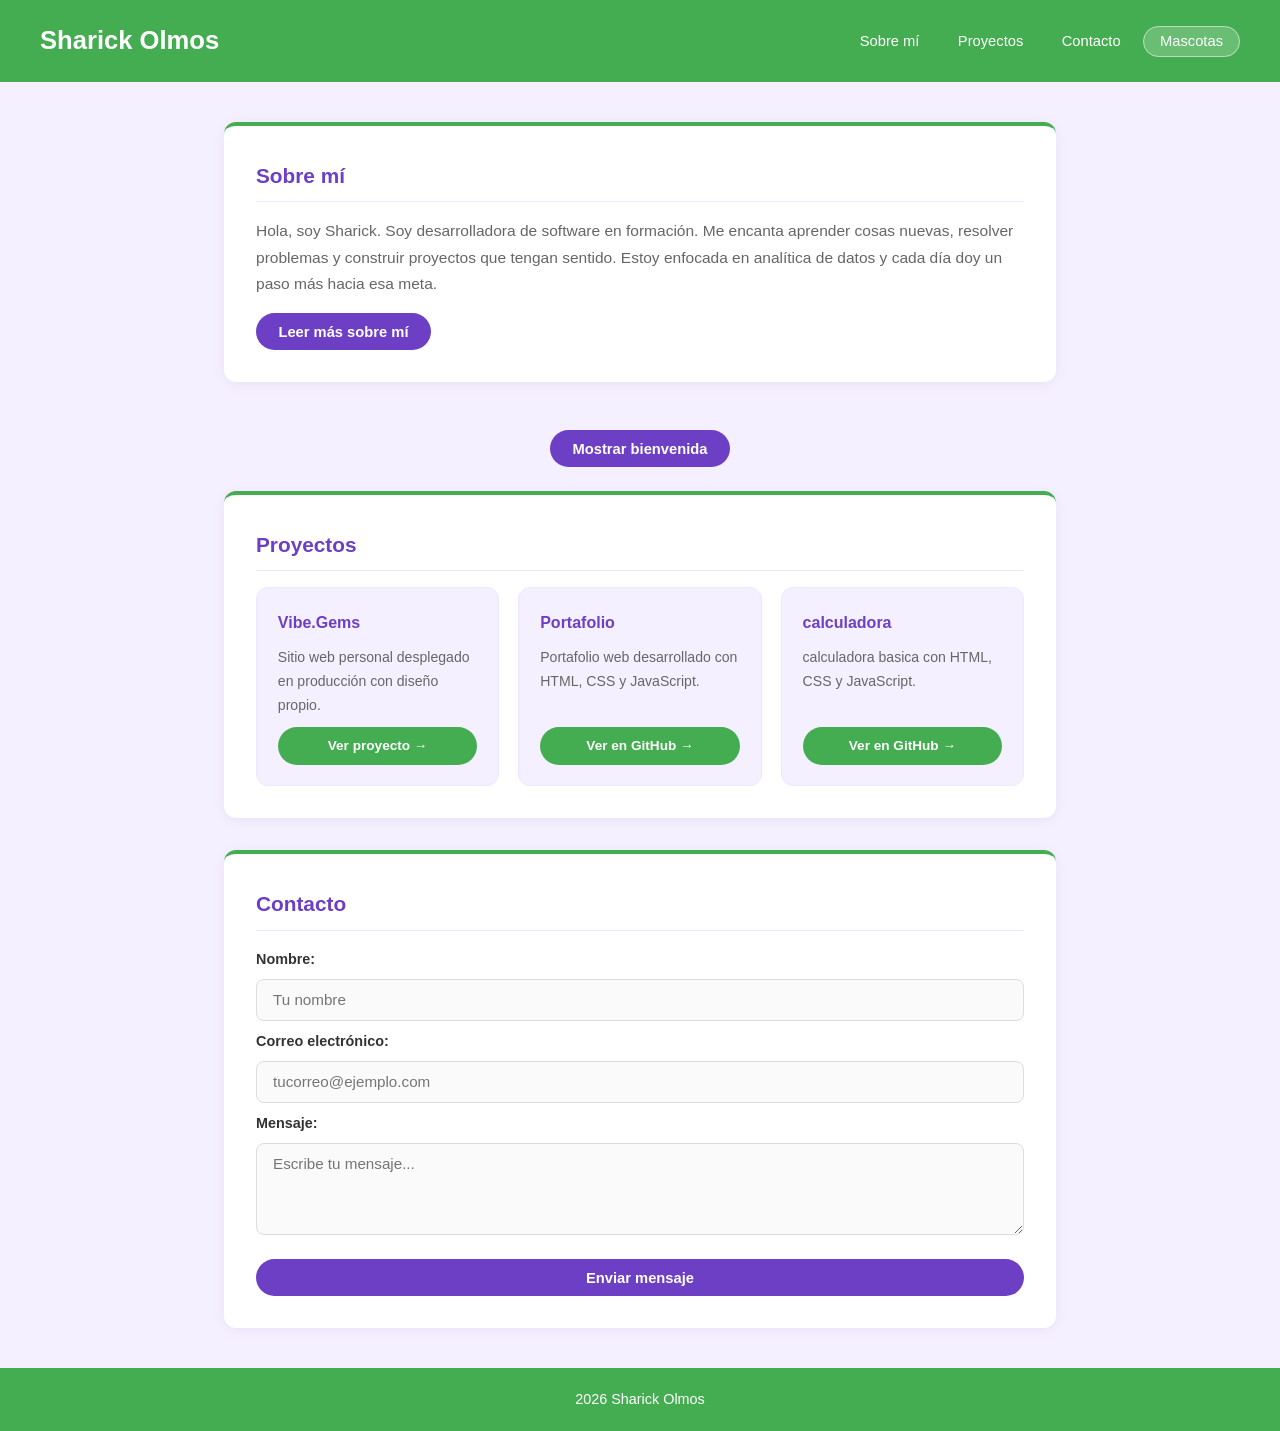
==== index.html @ 7f6c4e61 "porfafolio" ====
<!DOCTYPE html>
<html lang="es">
 
<head>
    <meta charset="UTF-8">
    <meta name="viewport" content="width=device-width, initial-scale=1.0">
    <meta name="description" content="Portafolio personal de Sharick">
    <title>Sharick Olmos</title>
    <link rel="stylesheet" href="styles/styles.css">
</head>
 
<body>
    <header>
        <div class="header-logo">
            <h1>Sharick Olmos</h1>
        </div>
 
        <nav>
            <ul>
                <li><a href="#sobre-mi">Sobre mí</a></li>
                <li><a href="#proyectos">Proyectos</a></li>
                <li><a href="#contacto">Contacto</a></li>
                <li><a href="mascotas.html" class="link-mascotas">Mascotas</a></li>
            </ul>
        </nav>
    </header>
 
 
    <main>
 

        <section id="sobre-mi">
            <h2>Sobre mí</h2>
 
            <p id="texto-presentacion">
                Hola, soy Sharick. Soy desarrolladora de software en formación.
                Me encanta aprender cosas nuevas, resolver problemas y construir
                proyectos que tengan sentido. Estoy enfocada en analítica de datos
                y cada día doy un paso más hacia esa meta.
            </p>
 
            <button id="btn-cambiar-texto" class="btn">
                Leer más sobre mí
            </button>
        </section>
 
 
        <div id="mensaje-bienvenida">
            <p>Holamm Gracias por visitar mi portafolio. Espero que te guste lo que encontrarás aquí.</p>
        </div>
 
        <div class="centrado">
            <button id="btn-bienvenida" class="btn">Mostrar bienvenida</button>
        </div>
 

        <section id="proyectos">
            <h2>Proyectos</h2>
 
            <div class="proyectos-grid">

                <div class="tarjeta-proyecto">
                    <h3>Vibe.Gems</h3>
                    <p>Sitio web personal desplegado en producción con diseño propio.</p>
                    <a href="https://vibegemss.netlify.app/" target="_blank" class="btn-proyecto">Ver proyecto →</a>
                </div>

                <div class="tarjeta-proyecto">
                    <h3>Portafolio </h3>
                    <p>Portafolio web desarrollado con HTML, CSS y JavaScript.</p>
                    <a href="https://github.com/" target="_blank" class="btn-proyecto">Ver en GitHub →</a>
                </div>
 

                <div class="tarjeta-proyecto">
                    <h3>calculadora</h3>
                    <p>calculadora basica con HTML, CSS y JavaScript. </p>
                    <a href="https://github.com/sharick3103/calculadora" target="_blank" class="btn-proyecto">Ver en GitHub →</a>
                </div>
 
            </div>
        </section>
 

        <section id="contacto">
            <h2>Contacto</h2>
            <form action="" method="post">
 
                <label for="nombre">Nombre:</label>
                <input type="text" id="nombre" name="nombre" placeholder="Tu nombre" required>
 
                <label for="email">Correo electrónico:</label>
                <input type="email" id="email" name="email" placeholder="tucorreo@ejemplo.com" required>
 
                <label for="mensaje">Mensaje:</label>
                <textarea id="mensaje" name="mensaje" rows="4" placeholder="Escribe tu mensaje..."></textarea>
 
                <button type="submit" class="btn">Enviar mensaje</button>
 
            </form>
        </section>
 
    </main>
 
 
    <footer>
        <p> 2026 Sharick Olmos</p>
    </footer>

    <script src="/script/script.js"></script>
 
</body>
</html>
---- styles/styles.css ----
nav ul li a.link-mascotas,nav ul li a:hover{background-color:rgba(255,255,255,.2)}.btn,nav ul li a{font-size:.92rem}#mensaje-bienvenida,header{background-color:var(--verde);color:var(--blanco)}#mensaje-bienvenida,.btn,.header-logo h1,header,nav ul li a{color:var(--blanco)}.btn,.btn-proyecto,form label{font-weight:600}body,form label{color:var(--texto)}.btn,footer{margin-top:1rem}.btn-proyecto,footer a,nav ul li a{text-decoration:none}:root{--verde:#45ad51;--verde-oscuro:#35923f;--morado:#6c3fc5;--morado-claro:#ede8ff;--fondo:#f5f0ff;--blanco:#ffffff;--texto:#333333;--texto-suave:#666666}*{margin:0;padding:0;box-sizing:border-box}body{font-family:'Segoe UI',Arial,sans-serif;background-color:var(--fondo);font-size:1rem;line-height:1.7}img{max-width:100%;height:auto}header{padding:1.2rem 2.5rem;display:flex;justify-content:space-between;align-items:center}.header-logo h1{font-size:1.6rem}.header-logo p{font-size:.85rem;color:rgba(255,255,255,.8);margin-top:2px}nav ul{list-style:none;display:flex;gap:.4rem;align-items:center}nav ul li a{font-weight:500;padding:.4rem 1rem;border-radius:20px;transition:background-color .25s}nav ul li a.link-mascotas{border:1px solid rgba(255,255,255,.5)}nav ul li a.link-mascotas:hover{background-color:var(--blanco);color:var(--verde)}main{max-width:880px;margin:2.5rem auto;padding:0 1.5rem}.centrado{text-align:center;margin-bottom:1.5rem}section{background-color:var(--blanco);border-radius:12px;padding:2rem;margin-bottom:2rem;box-shadow:0 2px 12px rgba(108,63,197,.08);border-top:4px solid var(--verde)}section h2{font-size:1.3rem;color:var(--morado);margin-bottom:1rem;padding-bottom:.5rem;border-bottom:1px solid var(--morado-claro)}section p{color:var(--texto-suave);font-size:.97rem}.btn{display:inline-block;padding:.65rem 1.4rem;background-color:var(--morado);border:none;border-radius:20px;cursor:pointer;transition:background-color .25s,transform .15s}.btn:hover{background-color:#5530a8;transform:translateY(-2px)}#mensaje-bienvenida{display:none;text-align:center;padding:1rem 1.5rem;margin-bottom:1rem;border-radius:10px;font-size:1rem}.galeria-grid,.proyectos-grid{display:grid;grid-template-columns:repeat(3,1fr);gap:1.2rem}.tarjeta-proyecto{background-color:var(--fondo);border:1.5px solid var(--morado-claro);border-radius:12px;padding:1.3rem;display:flex;flex-direction:column;gap:.6rem;transition:transform .2s,box-shadow .2s}.btn-proyecto,footer{background-color:var(--verde);text-align:center;color:var(--blanco)}.mascota:hover,.tarjeta-proyecto:hover{transform:translateY(-4px);box-shadow:0 6px 18px rgba(108,63,197,.12)}.tarjeta-proyecto h3{font-size:1rem;color:var(--morado)}.tarjeta-proyecto p{font-size:.88rem;color:var(--texto-suave);flex-grow:1}.btn-proyecto{display:inline-block;padding:.45rem 1rem;border-radius:20px;font-size:.85rem;transition:background-color .25s}.btn-proyecto:hover{background-color:var(--verde-oscuro)}form{display:flex;flex-direction:column;gap:.5rem}form label{font-size:.9rem}form input,form textarea{padding:.7rem 1rem;border:1.5px solid #ddd;border-radius:8px;font-size:.95rem;font-family:inherit;background-color:#fafafa;transition:border-color .25s}form input:focus,form textarea:focus{outline:0;border-color:var(--morado)}.mascota{background-color:var(--fondo);border:1.5px solid var(--morado-claro);border-radius:12px;padding:.9rem;text-align:center;transition:transform .2s,box-shadow .2s}.mascota img{width:100%;height:170px;object-fit:cover;border-radius:8px;margin-bottom:.7rem;box-shadow:0 3px 8px rgba(0,0,0,.1)}.mascota h3{font-size:1rem;color:var(--morado);margin-bottom:.3rem}.mascota p{font-size:.83rem;color:var(--texto-suave)}footer{padding:1.2rem;font-size:.9rem}footer a{color:rgba(255,255,255,.85)}footer a:hover{color:var(--blanco);text-decoration:underline}@media (max-width:768px){.proyectos-grid{grid-template-columns:repeat(2,1fr)}.galeria-grid{grid-template-columns:repeat(3,1fr)}}@media (max-width:480px){header{flex-direction:column;text-align:center;gap:1rem;padding:1.2rem 1rem}nav ul{flex-direction:column;gap:.4rem}.header-logo h1{font-size:1.3rem}.proyectos-grid{grid-template-columns:1fr}.galeria-grid{grid-template-columns:repeat(2,1fr)}}
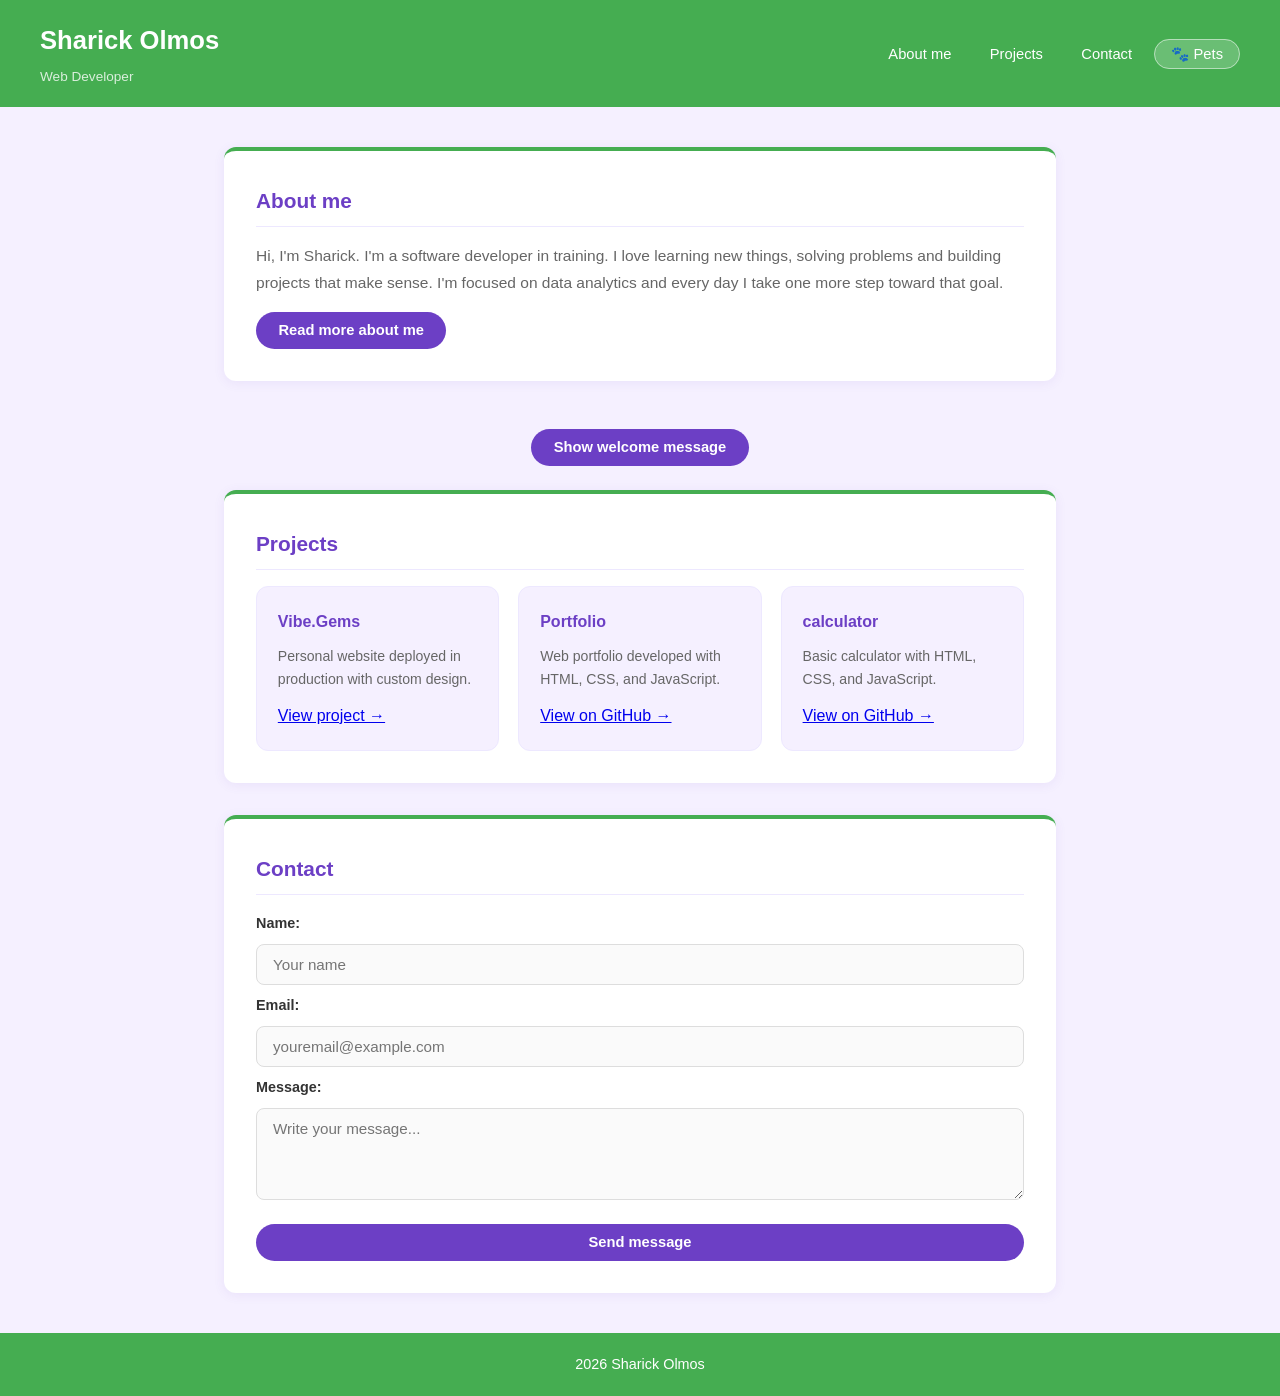
==== commit 4fb1c6d9: "portafolio personal" ====
--- a/index.html
+++ b/index.html
@@ -1,113 +1,114 @@
 <!DOCTYPE html>
-<html lang="es">
- 
+<html lang="en">
+
 <head>
     <meta charset="UTF-8">
     <meta name="viewport" content="width=device-width, initial-scale=1.0">
-    <meta name="description" content="Portafolio personal de Sharick">
+    <meta name="description" content="Sharick's personal portfolio">
     <title>Sharick Olmos</title>
     <link rel="stylesheet" href="styles/styles.css">
 </head>
- 
+
 <body>
+
     <header>
         <div class="header-logo">
             <h1>Sharick Olmos</h1>
+            <p>Web Developer</p>
         </div>
- 
+
         <nav>
             <ul>
-                <li><a href="#sobre-mi">Sobre mí</a></li>
-                <li><a href="#proyectos">Proyectos</a></li>
-                <li><a href="#contacto">Contacto</a></li>
-                <li><a href="mascotas.html" class="link-mascotas">Mascotas</a></li>
+                <li><a href="#about">About me</a></li>
+                <li><a href="#projects">Projects</a></li>
+                <li><a href="#contact">Contact</a></li>
+                <li><a href="mascotas.html" class="link-mascotas">🐾 Pets</a></li>
             </ul>
         </nav>
     </header>
- 
- 
+
+
     <main>
- 
 
-        <section id="sobre-mi">
-            <h2>Sobre mí</h2>
- 
-            <p id="texto-presentacion">
-                Hola, soy Sharick. Soy desarrolladora de software en formación.
-                Me encanta aprender cosas nuevas, resolver problemas y construir
-                proyectos que tengan sentido. Estoy enfocada en analítica de datos
-                y cada día doy un paso más hacia esa meta.
+        <section id="about">
+            <h2>About me</h2>
+
+            <p id="presentation-text">
+                Hi, I'm Sharick. I'm a software developer in training.
+                I love learning new things, solving problems and building
+                projects that make sense. I'm focused on data analytics
+                and every day I take one more step toward that goal.
             </p>
- 
-            <button id="btn-cambiar-texto" class="btn">
-                Leer más sobre mí
+
+    
+            <button id="btn-change-text" class="btn">
+                Read more about me
             </button>
         </section>
- 
- 
-        <div id="mensaje-bienvenida">
-            <p>Holamm Gracias por visitar mi portafolio. Espero que te guste lo que encontrarás aquí.</p>
+
+
+        <div id="welcome-message">
+            <p> Hello Thanks for visiting my portfolio. I hope you enjoy what you find here.</p>
         </div>
- 
-        <div class="centrado">
-            <button id="btn-bienvenida" class="btn">Mostrar bienvenida</button>
+
+        <div class="centered">
+            <button id="btn-welcome" class="btn">Show welcome message</button>
         </div>
- 
+
 
         <section id="proyectos">
-            <h2>Proyectos</h2>
- 
-            <div class="proyectos-grid">
 
-                <div class="tarjeta-proyecto">
+            <h2>Projects</h2>
+
+            <div class="projects-grid">
+
+                <div class="project-card">
                     <h3>Vibe.Gems</h3>
-                    <p>Sitio web personal desplegado en producción con diseño propio.</p>
-                    <a href="https://vibegemss.netlify.app/" target="_blank" class="btn-proyecto">Ver proyecto →</a>
+                    <p>Personal website deployed in production with custom design.</p>
+                    <a href="https://vibegemss.netlify.app/" target="_blank" class="btn-proyecto">View project →</a>
                 </div>
+                    
+                <div class="project-card">
+                    <h3>Portfolio</h3>
+                    <p>Web portfolio developed with HTML, CSS, and JavaScript.</p>
+                    <a href="https://github.com/sharick3103/portafolio" target="_blank" class="btn-proyecto">View on GitHub →</a>                    </div>
+                    
+                <div class="project-card">
+                    <h3>calculator</h3>
+                    <p>Basic calculator with HTML, CSS, and JavaScript.</p>
+                    <a href="https://github.com/sharick3103/calculadora" target="_blank" class="btn-proyecto">View on GitHub →</a>                    </div>
+                </div>
+        </section>
 
-                <div class="tarjeta-proyecto">
-                    <h3>Portafolio </h3>
-                    <p>Portafolio web desarrollado con HTML, CSS y JavaScript.</p>
-                    <a href="https://github.com/" target="_blank" class="btn-proyecto">Ver en GitHub →</a>
-                </div>
- 
 
-                <div class="tarjeta-proyecto">
-                    <h3>calculadora</h3>
-                    <p>calculadora basica con HTML, CSS y JavaScript. </p>
-                    <a href="https://github.com/sharick3103/calculadora" target="_blank" class="btn-proyecto">Ver en GitHub →</a>
-                </div>
- 
-            </div>
-        </section>
- 
 
-        <section id="contacto">
-            <h2>Contacto</h2>
+        <section id="contact">
+            <h2>Contact</h2>
             <form action="" method="post">
- 
-                <label for="nombre">Nombre:</label>
-                <input type="text" id="nombre" name="nombre" placeholder="Tu nombre" required>
- 
-                <label for="email">Correo electrónico:</label>
-                <input type="email" id="email" name="email" placeholder="tucorreo@ejemplo.com" required>
- 
-                <label for="mensaje">Mensaje:</label>
-                <textarea id="mensaje" name="mensaje" rows="4" placeholder="Escribe tu mensaje..."></textarea>
- 
-                <button type="submit" class="btn">Enviar mensaje</button>
- 
+
+                <label for="name">Name:</label>
+                <input type="text" id="name" name="name" placeholder="Your name" required>
+
+                <label for="email">Email:</label>
+                <input type="email" id="email" name="email" placeholder="youremail@example.com" required>
+
+                <label for="message">Message:</label>
+                <textarea id="message" name="message" rows="4" placeholder="Write your message..."></textarea>
+
+                <button type="submit" class="btn">Send message</button>
+
             </form>
         </section>
- 
+
     </main>
- 
- 
+
+
+
     <footer>
-        <p> 2026 Sharick Olmos</p>
+        <p> 2026 Sharick Olmos </p>
     </footer>
 
-    <script src="/script/script.js"></script>
- 
+    <script src="script.js"></script>
+
 </body>
 </html>
--- a/styles/styles.css
+++ b/styles/styles.css
@@ -1 +1 @@
-nav ul li a.link-mascotas,nav ul li a:hover{background-color:rgba(255,255,255,.2)}.btn,nav ul li a{font-size:.92rem}#mensaje-bienvenida,header{background-color:var(--verde);color:var(--blanco)}#mensaje-bienvenida,.btn,.header-logo h1,header,nav ul li a{color:var(--blanco)}.btn,.btn-proyecto,form label{font-weight:600}body,form label{color:var(--texto)}.btn,footer{margin-top:1rem}.btn-proyecto,footer a,nav ul li a{text-decoration:none}:root{--verde:#45ad51;--verde-oscuro:#35923f;--morado:#6c3fc5;--morado-claro:#ede8ff;--fondo:#f5f0ff;--blanco:#ffffff;--texto:#333333;--texto-suave:#666666}*{margin:0;padding:0;box-sizing:border-box}body{font-family:'Segoe UI',Arial,sans-serif;background-color:var(--fondo);font-size:1rem;line-height:1.7}img{max-width:100%;height:auto}header{padding:1.2rem 2.5rem;display:flex;justify-content:space-between;align-items:center}.header-logo h1{font-size:1.6rem}.header-logo p{font-size:.85rem;color:rgba(255,255,255,.8);margin-top:2px}nav ul{list-style:none;display:flex;gap:.4rem;align-items:center}nav ul li a{font-weight:500;padding:.4rem 1rem;border-radius:20px;transition:background-color .25s}nav ul li a.link-mascotas{border:1px solid rgba(255,255,255,.5)}nav ul li a.link-mascotas:hover{background-color:var(--blanco);color:var(--verde)}main{max-width:880px;margin:2.5rem auto;padding:0 1.5rem}.centrado{text-align:center;margin-bottom:1.5rem}section{background-color:var(--blanco);border-radius:12px;padding:2rem;margin-bottom:2rem;box-shadow:0 2px 12px rgba(108,63,197,.08);border-top:4px solid var(--verde)}section h2{font-size:1.3rem;color:var(--morado);margin-bottom:1rem;padding-bottom:.5rem;border-bottom:1px solid var(--morado-claro)}section p{color:var(--texto-suave);font-size:.97rem}.btn{display:inline-block;padding:.65rem 1.4rem;background-color:var(--morado);border:none;border-radius:20px;cursor:pointer;transition:background-color .25s,transform .15s}.btn:hover{background-color:#5530a8;transform:translateY(-2px)}#mensaje-bienvenida{display:none;text-align:center;padding:1rem 1.5rem;margin-bottom:1rem;border-radius:10px;font-size:1rem}.galeria-grid,.proyectos-grid{display:grid;grid-template-columns:repeat(3,1fr);gap:1.2rem}.tarjeta-proyecto{background-color:var(--fondo);border:1.5px solid var(--morado-claro);border-radius:12px;padding:1.3rem;display:flex;flex-direction:column;gap:.6rem;transition:transform .2s,box-shadow .2s}.btn-proyecto,footer{background-color:var(--verde);text-align:center;color:var(--blanco)}.mascota:hover,.tarjeta-proyecto:hover{transform:translateY(-4px);box-shadow:0 6px 18px rgba(108,63,197,.12)}.tarjeta-proyecto h3{font-size:1rem;color:var(--morado)}.tarjeta-proyecto p{font-size:.88rem;color:var(--texto-suave);flex-grow:1}.btn-proyecto{display:inline-block;padding:.45rem 1rem;border-radius:20px;font-size:.85rem;transition:background-color .25s}.btn-proyecto:hover{background-color:var(--verde-oscuro)}form{display:flex;flex-direction:column;gap:.5rem}form label{font-size:.9rem}form input,form textarea{padding:.7rem 1rem;border:1.5px solid #ddd;border-radius:8px;font-size:.95rem;font-family:inherit;background-color:#fafafa;transition:border-color .25s}form input:focus,form textarea:focus{outline:0;border-color:var(--morado)}.mascota{background-color:var(--fondo);border:1.5px solid var(--morado-claro);border-radius:12px;padding:.9rem;text-align:center;transition:transform .2s,box-shadow .2s}.mascota img{width:100%;height:170px;object-fit:cover;border-radius:8px;margin-bottom:.7rem;box-shadow:0 3px 8px rgba(0,0,0,.1)}.mascota h3{font-size:1rem;color:var(--morado);margin-bottom:.3rem}.mascota p{font-size:.83rem;color:var(--texto-suave)}footer{padding:1.2rem;font-size:.9rem}footer a{color:rgba(255,255,255,.85)}footer a:hover{color:var(--blanco);text-decoration:underline}@media (max-width:768px){.proyectos-grid{grid-template-columns:repeat(2,1fr)}.galeria-grid{grid-template-columns:repeat(3,1fr)}}@media (max-width:480px){header{flex-direction:column;text-align:center;gap:1rem;padding:1.2rem 1rem}nav ul{flex-direction:column;gap:.4rem}.header-logo h1{font-size:1.3rem}.proyectos-grid{grid-template-columns:1fr}.galeria-grid{grid-template-columns:repeat(2,1fr)}}+nav ul li a.link-mascotas,nav ul li a:hover{background-color:rgba(255,255,255,.2)}.btn,nav ul li a{font-size:.92rem}#welcome-message,header{background-color:var(--green);color:var(--white)}#welcome-message,.btn,.header-logo h1,header,nav ul li a{color:var(--white)}.btn,.btn-project,form label{font-weight:600}body,form label{color:var(--text)}.btn,footer{margin-top:1rem}.btn-project,footer a,nav ul li a{text-decoration:none}:root{--green:#45ad51;--green-dark:#35923f;--purple:#6c3fc5;--purple-light:#ede8ff;--background:#f5f0ff;--white:#ffffff;--text:#333333;--text-soft:#666666}*{margin:0;padding:0;box-sizing:border-box}body{font-family:'Segoe UI',Arial,sans-serif;background-color:var(--background);font-size:1rem;line-height:1.7}img{max-width:100%;height:auto}header{padding:1.2rem 2.5rem;display:flex;justify-content:space-between;align-items:center}.header-logo h1{font-size:1.6rem}.header-logo p{font-size:.85rem;color:rgba(255,255,255,.8);margin-top:2px}nav ul{list-style:none;display:flex;gap:.4rem;align-items:center}nav ul li a{font-weight:500;padding:.4rem 1rem;border-radius:20px;transition:background-color .25s}nav ul li a.link-mascotas{border:1px solid rgba(255,255,255,.5)}nav ul li a.link-mascotas:hover{background-color:var(--white);color:var(--green)}main{max-width:880px;margin:2.5rem auto;padding:0 1.5rem}.centered{text-align:center;margin-bottom:1.5rem}section{background-color:var(--white);border-radius:12px;padding:2rem;margin-bottom:2rem;box-shadow:0 2px 12px rgba(108,63,197,.08);border-top:4px solid var(--green)}section h2{font-size:1.3rem;color:var(--purple);margin-bottom:1rem;padding-bottom:.5rem;border-bottom:1px solid var(--purple-light)}section p{color:var(--text-soft);font-size:.97rem}.btn{display:inline-block;padding:.65rem 1.4rem;background-color:var(--purple);border:none;border-radius:20px;cursor:pointer;transition:background-color .25s,transform .15s}.btn:hover{background-color:#5530a8;transform:translateY(-2px)}#welcome-message{display:none;text-align:center;padding:1rem 1.5rem;margin-bottom:1rem;border-radius:10px;font-size:1rem}.gallery-grid,.projects-grid{display:grid;grid-template-columns:repeat(3,1fr);gap:1.2rem}.project-card{background-color:var(--background);border:1.5px solid var(--purple-light);border-radius:12px;padding:1.3rem;display:flex;flex-direction:column;gap:.6rem;transition:transform .2s,box-shadow .2s}.btn-project,footer{background-color:var(--green);text-align:center;color:var(--white)}.pet:hover,.project-card:hover{transform:translateY(-4px);box-shadow:0 6px 18px rgba(108,63,197,.12)}.project-card h3{font-size:1rem;color:var(--purple)}.project-card p{font-size:.88rem;color:var(--text-soft);flex-grow:1}.btn-project{display:inline-block;padding:.45rem 1rem;border-radius:20px;font-size:.85rem;transition:background-color .25s}.btn-project:hover{background-color:var(--green-dark)}form{display:flex;flex-direction:column;gap:.5rem}form label{font-size:.9rem}form input,form textarea{padding:.7rem 1rem;border:1.5px solid #ddd;border-radius:8px;font-size:.95rem;font-family:inherit;background-color:#fafafa;transition:border-color .25s}form input:focus,form textarea:focus{outline:0;border-color:var(--purple)}.pet{background-color:var(--background);border:1.5px solid var(--purple-light);border-radius:12px;padding:.9rem;text-align:center;transition:transform .2s,box-shadow .2s}.pet img{width:100%;height:170px;object-fit:cover;border-radius:8px;margin-bottom:.7rem;box-shadow:0 3px 8px rgba(0,0,0,.1)}.pet h3{font-size:1rem;color:var(--purple);margin-bottom:.3rem}.pet p{font-size:.83rem;color:var(--text-soft)}footer{padding:1.2rem;font-size:.9rem}footer a{color:rgba(255,255,255,.85)}footer a:hover{color:var(--white);text-decoration:underline}@media (max-width:768px){.projects-grid{grid-template-columns:repeat(2,1fr)}.gallery-grid{grid-template-columns:repeat(3,1fr)}}@media (max-width:480px){header{flex-direction:column;text-align:center;gap:1rem;padding:1.2rem 1rem}nav ul{flex-direction:column;gap:.4rem}.header-logo h1{font-size:1.3rem}.projects-grid{grid-template-columns:1fr}.gallery-grid{grid-template-columns:repeat(2,1fr)}}
